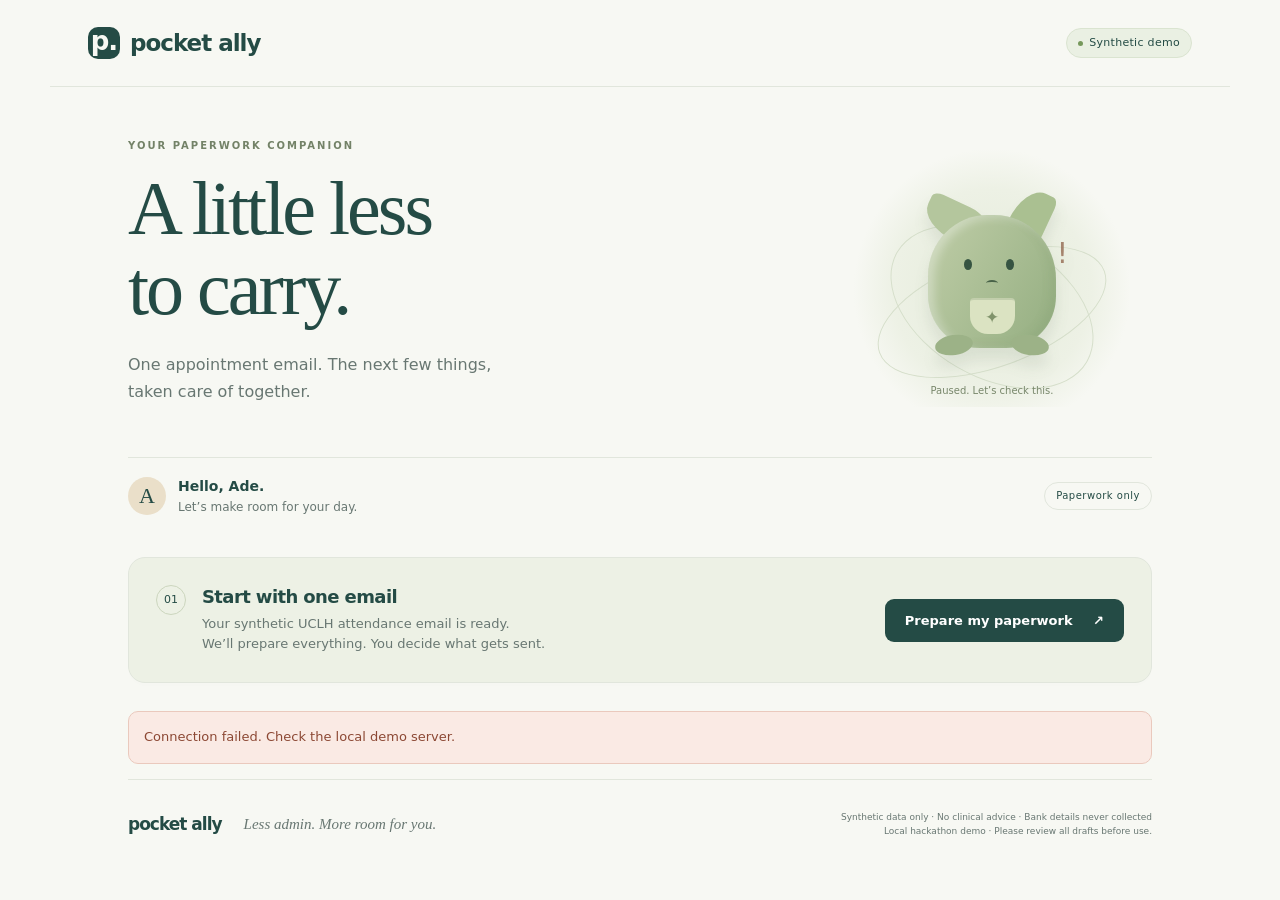
==== static/index.html @ c4381fac "Build Pocket Ally synthetic paperwork demo" ====
<!doctype html>
<html lang="en"><head><meta charset="utf-8"><meta name="viewport" content="width=device-width,initial-scale=1"><meta name="theme-color" content="#234e48"><title>Pocket Ally · A little less to carry</title><link rel="stylesheet" href="/static/style.css"></head>
<body>
<header><a class="brand" href="/" aria-label="Pocket Ally home"><span class="brand-mark">p.</span> pocket ally</a><span class="demo-tag"><i></i> Synthetic demo</span></header>
<main>
 <div class="intro"><div><p class="eyebrow">YOUR PAPERWORK COMPANION</p><h1>A little less<br>to carry.</h1><p class="lede">One appointment email. The next few things,<br class="desktop"> taken care of together.</p></div><div class="mascot-scene"><span class="orbit one"></span><span class="orbit two"></span><div id="mascot" class="mascot idle" aria-hidden="true"><span class="ear left"></span><span class="ear right"></span><div class="creature"><span class="eyes"></span><span class="mouth"></span><span class="pocket"></span></div><span class="foot left"></span><span class="foot right"></span><span class="prop">✦</span></div><span class="mascot-label" id="mascot-label" role="status">Ready when you are</span></div></div>
 <div class="welcome-strip"><span class="avatar">A</span><div><strong>Hello, Ade.</strong><span>Let’s make room for your day.</span></div><span class="privacy-pill">Paperwork only</span></div>
 <section id="launch" class="launch card"><div><span class="step-number">01</span><div><h2>Start with one email</h2><p>Your synthetic UCLH attendance email is ready.<br>We’ll prepare everything. You decide what gets sent.</p></div></div><button id="start">Prepare my paperwork <span>↗</span></button></section>
 <div id="progress" class="progress" role="status" aria-live="polite" hidden><span class="pulse"></span><span id="progress-label">Getting things ready…</span></div>
 <div id="error" class="error" role="alert" hidden></div>
 <div id="workspace" hidden>
  <div class="section-heading"><h2>Your next steps</h2><span id="mode">Offline synthetic demo</span></div>
  <div class="grid">
   <section class="card appointment"><div class="card-heading"><span class="icon">▦</span><span class="tag">UP NEXT</span></div><h2>Your next appointment</h2><div id="appointment"></div><div id="calendar"></div><details><summary>Where did this come from?</summary><div id="provenance"></div><a href="/api/email" target="_blank" rel="noopener">Open source email ↗</a></details></section>
   <section class="card claim"><div class="card-heading"><span class="icon">↗</span><span class="tag">TRAVEL COSTS</span></div><h2>A claim, without the chase</h2><div id="claim"></div></section>
  </div>
  <div class="section-heading review-heading"><div><p class="eyebrow">YOU’RE IN CONTROL</p><h2>Ready for your review</h2></div><span class="review-note">Nothing goes out without your say-so.</span></div>
  <div id="drafts" class="grid drafts"></div>
  <section class="card diary"><div class="diary-top"><div><p class="eyebrow">YOUR WORDS, KEPT CLOSE</p><h2>The diary remembers.</h2><p>When a form asks a big question, start with what you’ve already said.</p></div><span class="icon">≋</span></div><div class="question">“How do you manage stairs and walking?”</div><div id="answer"></div><div class="diary-foot"><span id="diary-mode"></span><button class="text-button" id="show-notes">Browse 3 source notes ↗</button></div></section>
  <section class="record"><div class="section-heading"><h2>Today’s record</h2><span class="status-pill">Refund not yet confirmed</span></div><ol id="events"></ol></section>
 </div>
 <footer><span class="brand">pocket ally</span><p>Less admin. More room for you.</p><small>Synthetic data only · No clinical advice · Bank details never collected<br>Local hackathon demo · Please review all drafts before use.</small></footer>
</main>
<dialog id="note-dialog" aria-labelledby="note-date"><button class="dialog-close" aria-label="Close source note">×</button><p class="eyebrow">DIARY SOURCE</p><h2 id="note-date"></h2><nav class="note-nav"><button class="text-button" data-source="note-1">26 Oct · stairs</button><button class="text-button" data-source="note-2">27 Oct · walking</button><button class="text-button" data-source="note-3">28 Oct · manager</button></nav><p id="note-transcript"></p><audio id="note-audio" controls preload="metadata" aria-label="Synthetic source note recording"></audio><p id="audio-status" class="pending" role="status" hidden></p><p class="muted">Synthetic computer-spoken recording. Not a real patient’s voice.</p></dialog>
<dialog id="attachment-dialog" class="attachment-dialog" aria-labelledby="attachment-title"><button id="attachment-close" class="dialog-close" aria-label="Close attachment review">×</button><p class="eyebrow">EXACT DRAFT ATTACHMENT</p><h2 id="attachment-title">Review attachment</h2><p class="muted">Synthetic draft only. Review the complete file before approving the email.</p><iframe id="attachment-preview" title="Exact attachment preview"></iframe><a id="attachment-download" class="small-link" target="_blank" rel="noopener">Open attachment in a separate tab ↗</a></dialog>
<script src="/static/app.js"></script></body></html>
---- static/style.css ----
:root{--ink:#244b45;--muted:#687772;--paper:#f7f8f3;--white:#fff;--line:#e1e6dc;--sage:#dae5d1;--lime:#e5edbf;--accent:#416c4f;--serif:Georgia,'Times New Roman',serif}*{box-sizing:border-box}body{margin:0;background:var(--paper);color:var(--ink);font:15px 'DM Sans',system-ui,sans-serif;line-height:1.6}header{max-width:1180px;margin:auto;padding:27px 38px;display:flex;align-items:center;justify-content:space-between;border-bottom:1px solid var(--line)}a{color:var(--ink);text-underline-offset:4px}.brand{font:800 23px 'Manrope',system-ui,sans-serif;letter-spacing:-1px;text-decoration:none;display:flex;align-items:center;gap:10px}.brand-mark{background:var(--ink);color:var(--paper);border-radius:10px;width:32px;height:32px;text-align:center;font-size:26px;line-height:28px}.demo-tag{font-size:11px;letter-spacing:.3px;background:#eaf0e3;padding:5px 11px;border:1px solid #dae4d0;border-radius:20px;display:flex;align-items:center;gap:6px}.demo-tag i{width:5px;height:5px;background:#76985b;border-radius:50%}main{max-width:1100px;margin:auto;padding:0 38px}.intro{display:flex;justify-content:space-between;align-items:center;padding:51px 20px 40px 0}.eyebrow{font-size:10px;font-weight:700;letter-spacing:2px;color:#738267;margin:0 0 15px}h1{font:normal clamp(50px,6vw,76px)/1.05 var(--serif);letter-spacing:-3px;margin:0 0 22px}h2{font:600 20px/1.3 'Manrope',system-ui,sans-serif;letter-spacing:-.6px;margin:0 0 12px}h3{font-size:16px;margin:0 0 8px}p{margin:0 0 12px}.lede{color:var(--muted);font-size:16px;line-height:1.7}.welcome-strip{display:flex;gap:12px;align-items:center;padding:16px 0;border-top:1px solid var(--line);margin:0 0 24px}.avatar{background:#eadfc9;width:38px;height:38px;border-radius:50%;display:grid;place-items:center;font:22px var(--serif)}.welcome-strip strong{font-size:14px}.welcome-strip div span{display:block;font-size:12px;color:var(--muted)}.privacy-pill{margin-left:auto;border:1px solid var(--line);border-radius:20px;padding:5px 11px;font-size:10px;letter-spacing:.5px}.card{background:var(--white);border:1px solid var(--line);border-radius:17px;padding:27px;box-shadow:0 3px 5px #244b4502}.launch{display:flex;align-items:center;justify-content:space-between;background:#edf1e5;margin-bottom:28px;gap:20px}.launch>div{display:flex;gap:16px;align-items:flex-start}.step-number{border:1px solid #ccd6be;border-radius:50%;width:30px;height:30px;display:grid;place-items:center;font-size:11px;flex-shrink:0}.launch h2{font-size:18px;margin-bottom:5px}.launch p{font-size:13px;color:var(--muted);margin:0}button{font:600 13px 'DM Sans',system-ui,sans-serif;cursor:pointer;background:var(--ink);color:white;border:0;padding:14px 20px;border-radius:9px;transition:background .2s,transform .2s;white-space:nowrap}button:hover{background:#38685e;transform:translateY(-1px)}button:disabled{cursor:default;opacity:.55;transform:none}button:focus-visible,a:focus-visible,summary:focus-visible{outline:3px solid #d18a40;outline-offset:4px}button span{padding-left:16px}.section-heading{display:flex;justify-content:space-between;align-items:center;margin:32px 0 16px;gap:12px}.section-heading h2{margin:0}.section-heading>span{font-size:10px;color:var(--muted)}.grid{display:grid;grid-template-columns:1fr 1fr;gap:18px}.card-heading{display:flex;justify-content:space-between;align-items:center;margin-bottom:24px}.icon{font-size:25px;width:42px;height:42px;display:grid;place-items:center;border-radius:12px;background:#f0f4e8}.tag{font-size:9px;font-weight:700;letter-spacing:1.6px;color:#7b886f}.appointment-date{font:32px var(--serif);margin:8px 0}.appointment-time{font-size:13px;color:var(--muted)}.location{font-size:12px;color:var(--muted);padding:10px 0 15px}.small-link{display:inline-block;font-size:12px;font-weight:600;margin-top:8px}.travel{background:#f2f5ed;padding:10px 12px;border-radius:8px;font-size:11px;margin:8px 0}details{margin-top:19px;border-top:1px solid var(--line);padding-top:12px;font-size:11px;color:var(--muted)}summary{cursor:pointer;font-size:11px}details a{display:block;margin-top:10px}.source-field{padding:8px 0;border-bottom:1px solid var(--line)}.source-field strong{display:block}blockquote{margin:4px 0;border-left:2px solid #ccd8c5;padding:3px 8px;font-size:11px}.amount{font:36px var(--serif);margin:8px 0 0}.estimate-label{font-size:10px;color:var(--muted)}.deadline{font-size:12px;margin:13px 0}.checklist{list-style:none;padding:0;margin:12px 0}.checklist li{font-size:11px;padding:5px 0;display:flex;gap:8px}.check{background:#edf3e6;border-radius:50%;width:18px;height:18px;display:inline-grid;place-items:center;color:#5e7a48;font-size:10px;flex-shrink:0}.bank-notice{font-size:10px;color:var(--muted);padding:10px 0;border-top:1px solid var(--line);margin-top:15px}.pending{font-size:10px;color:#856d43;background:#faf5e9;padding:9px;border-radius:7px;margin-top:12px}.review-heading{margin-top:38px}.review-heading .eyebrow{margin:0 0 8px}.review-note{max-width:175px;text-align:right}.draft{display:flex;flex-direction:column}.draft .card-heading{margin-bottom:14px}.draft .to{font-size:11px;color:var(--muted);margin:0 0 14px}.email-body{white-space:pre-wrap;background:#f8f9f5;border:1px solid #edf0e7;border-radius:8px;padding:16px;font-size:12px;line-height:1.8;margin:12px 0;flex:1}.attachments{font-size:10px;display:flex;flex-wrap:wrap;gap:5px;margin-bottom:12px}.attachment{background:#f0f3ea;padding:4px 7px;border-radius:5px}.draft button{width:100%;margin-top:12px}.approval-copy{font-size:10px;color:var(--muted);margin:6px 0 0}.sent-note{font-size:12px;color:#49704e;background:#f0f5e9;padding:12px;border-radius:8px;margin-top:12px}.diary{margin-top:32px;background:#f0f3e9;padding:30px}.diary-top{display:flex;justify-content:space-between;gap:20px}.diary-top p:not(.eyebrow){font-size:12px;color:var(--muted)}.diary .eyebrow{margin-bottom:10px}.diary h2{font:32px var(--serif)}.question{display:inline-block;border-radius:10px 10px 10px 0;background:white;font-size:13px;padding:11px 15px;margin:8px 0 16px}.answer{font:17px/1.9 var(--serif);max-width:820px}.citation{border:0;background:none;padding:0 3px;color:#5c7447;font:600 10px 'DM Sans',sans-serif;vertical-align:super}.citation:hover{background:#e2e8d7}.diary-foot{border-top:1px solid #dae2d2;margin-top:18px;padding-top:14px;display:flex;justify-content:space-between;align-items:center;gap:10px;font-size:10px;color:var(--muted)}.text-button{padding:0;color:var(--ink);background:none;font-size:11px}.text-button:hover{background:none}.record{margin:35px 0}.status-pill{background:#f1ecde;color:#7c6a44!important;border-radius:20px;padding:5px 10px;font-size:10px}.record ol{list-style:none;margin:0;padding:0 0 0 15px}.record li{display:flex;gap:13px;align-items:baseline;font-size:12px;padding:10px 0 10px 20px;border-left:1px solid #d9e0d1;position:relative}.record li:before{content:'';position:absolute;left:-4px;top:18px;width:7px;height:7px;background:#a9ba94;border-radius:50%}.record time{font-size:10px;color:var(--muted);min-width:42px}.record li span{color:var(--muted);font-size:10px}footer{border-top:1px solid var(--line);padding:30px 0 40px;display:flex;align-items:center;gap:22px;color:var(--muted)}footer .brand{font-size:17px;color:var(--ink)}footer p{font:italic 15px var(--serif);margin:0}footer small{font-size:9px;margin-left:auto;text-align:right}.progress{display:flex;gap:10px;align-items:center;font-size:12px;margin:16px 0}.pulse{width:7px;height:7px;border-radius:50%;background:#7c9861;animation:pulse 1s infinite}.error{padding:15px;background:#faeae4;color:#8c4834;border:1px solid #eac9bd;border-radius:10px;font-size:13px;margin:15px 0}[hidden]{display:none!important}.muted{font-size:11px;color:var(--muted)}dialog{border:1px solid var(--line);border-radius:18px;background:var(--paper);color:var(--ink);padding:32px;max-width:520px;width:calc(100% - 30px);box-shadow:0 20px 100px #244b4540}dialog::backdrop{background:#193d3766;backdrop-filter:blur(4px)}dialog h2{font:30px var(--serif)}dialog>p:not(.eyebrow):not(.muted){line-height:1.9;font-family:var(--serif);font-size:20px}.dialog-close{float:right;background:transparent;color:var(--ink);font-size:25px;padding:0 0 10px 20px}audio{width:100%;margin:15px 0}.mascot-scene{width:280px;height:260px;position:relative;display:grid;place-items:center;background:radial-gradient(ellipse at 50% 55%,#e4ebd9 0%,#edf1e5 50%,transparent 70%)}.mascot-label{position:absolute;bottom:8px;font-size:10px;color:#78876b}.orbit{position:absolute;border:1px solid #d6dfcb;border-radius:50%;width:240px;height:110px;transform:rotate(-20deg);top:110px}.orbit.two{transform:rotate(30deg);width:220px;height:140px;top:90px}.mascot{position:relative;width:140px;height:160px;animation:breathe 4s ease-in-out infinite;z-index:1;filter:drop-shadow(0 12px 7px #354c3917)}.creature{position:absolute;background:linear-gradient(120deg,#bfcda7,#94ae81);width:128px;height:133px;border-radius:46% 48% 39% 40%;top:18px;left:6px;box-shadow:inset 6px 3px 10px #fff5,inset -6px -3px 10px #637c531a}.ear{background:#b4c69d;position:absolute;width:37px;height:64px;top:-8px;border-radius:80% 20% 50% 50%;transform:rotate(-28deg)}.ear.left{left:15px}.ear.right{right:15px;transform:rotate(25deg);background:#aac091}.eyes{position:absolute;top:44px;left:36px;width:8px;height:11px;background:#365442;border-radius:50%;box-shadow:42px 0 #365442}.mouth{position:absolute;top:65px;left:58px;width:12px;height:6px;border-bottom:2px solid #486248;border-radius:0 0 50% 50%}.pocket{position:absolute;width:45px;height:36px;background:#dbe3c2;bottom:14px;left:42px;border-radius:4px 4px 18px 18px;border-top:2px solid #c2ceac}.pocket:after{content:'✦';position:absolute;left:15px;top:4px;color:#80936b;font-size:17px}.foot{position:absolute;bottom:2px;width:38px;height:20px;border-radius:50%;background:#9cb287}.foot.left{left:13px;transform:rotate(-9deg)}.foot.right{right:13px;transform:rotate(9deg)}.prop{position:absolute;right:-6px;top:35px;font-size:30px;color:#a1ad6d}.mascot.reading .prop{font-size:0}.mascot.reading .prop:after{content:'▤';font-size:35px;color:#f8f5df}.mascot.planning .prop:after{content:'✧';font-size:28px}.mascot.filling .prop:after{content:'✎';font-size:35px;color:#7a8c61}.mascot.waiting .prop:after{content:'◷';font-size:29px;color:#8b9c75}.mascot.sending{animation:breathe .8s infinite}.mascot.sending .prop:after{content:'↗';font-size:35px}.mascot.done .prop:after{content:'✓';font-size:30px}.mascot.stuck .mouth{border-radius:50% 50% 0 0;border-bottom:0;border-top:2px solid #486248}.mascot.stuck .prop:after{content:'!';font-size:28px;color:#946950}.mascot:not(.idle) .prop{font-size:0}.mascot.stuck{animation:none}.mascot.stuck .ear.left{transform:rotate(-65deg)}@keyframes breathe{50%{transform:translateY(-6px) rotate(1deg)}}@keyframes pulse{50%{opacity:.35}}
@media(max-width:650px){header{padding:20px}main{padding:0 20px}.brand{font-size:19px}.intro{padding:35px 0 25px;gap:5px}h1{font-size:49px;letter-spacing:-2px}.lede{font-size:13px}.intro .eyebrow{font-size:8px;letter-spacing:1px}.mascot-scene{width:135px;height:205px;flex-shrink:0}.mascot{transform:scale(.78);animation:none}.orbit{width:135px;height:90px;top:95px}.orbit.two{width:130px;height:100px;top:80px}.mascot-label{font-size:9px;bottom:3px;white-space:nowrap}.desktop{display:none}.launch{flex-direction:column;align-items:stretch;padding:20px}.launch button{margin-top:5px}.grid{grid-template-columns:1fr}.card{padding:22px}.section-heading>span{max-width:140px;text-align:right}.review-heading h2{font-size:18px}.review-note{font-size:10px!important}.diary{padding:22px}.diary h2{font-size:29px}.diary-foot{align-items:flex-start;flex-direction:column}.record li{flex-wrap:wrap;gap:4px 12px}.record li span{width:100%;padding-left:54px}footer{flex-wrap:wrap;gap:12px}footer small{width:100%;text-align:left;margin:0}dialog{padding:25px}}
@media(prefers-reduced-motion:reduce){*{animation:none!important;transition:none!important}}

.note-nav{display:flex;gap:15px;flex-wrap:wrap;margin:18px 0 20px;padding-bottom:14px;border-bottom:1px solid var(--line)}
/* Keep the full approval and source text readable at narrow phone widths. */
.grid>*{min-width:0}.card,.email-body,.to,.pending,.source-field,.record li{overflow-wrap:anywhere}.approve{white-space:normal;line-height:1.5;min-height:48px}.attachment{display:inline-block;overflow-wrap:anywhere;max-width:100%}.note-nav button{min-height:44px;white-space:normal}.citation{min-height:30px}.draft .source-note{white-space:normal;line-height:1.6;min-height:44px}dialog{max-height:calc(100dvh - 32px);overflow-y:auto}.dialog-close{min-width:44px;min-height:44px;padding:0}.mascot.stuck .prop{opacity:.8}
@media(max-width:380px){header,main{padding-left:16px;padding-right:16px}.brand{font-size:17px;gap:6px}.demo-tag{font-size:10px;padding:4px 8px}.intro{gap:0}.intro h1{font-size:43px}.mascot-scene{width:109px}.mascot-label{max-width:112px;white-space:normal;text-align:center;line-height:1.3}.orbit{width:110px}.orbit.two{width:106px}.privacy-pill{padding:4px 7px}.welcome-strip{gap:9px}.welcome-strip div span{font-size:11px}.card{padding:18px}.review-heading{align-items:flex-start}.review-note{max-width:105px!important}.diary-top{gap:8px}}

.attachment-dialog{max-width:1000px;width:calc(100% - 30px)}.attachment-dialog iframe{display:block;width:100%;height:65dvh;min-height:250px;background:white;border:1px solid var(--line);border-radius:8px}.attachment-dialog h2{font:600 20px/1.4 system-ui,sans-serif;overflow-wrap:anywhere}

@media(max-width:380px){.mascot-scene{overflow:hidden;grid-template-columns:minmax(0,1fr)}.mascot{transform:scale(.68)}}
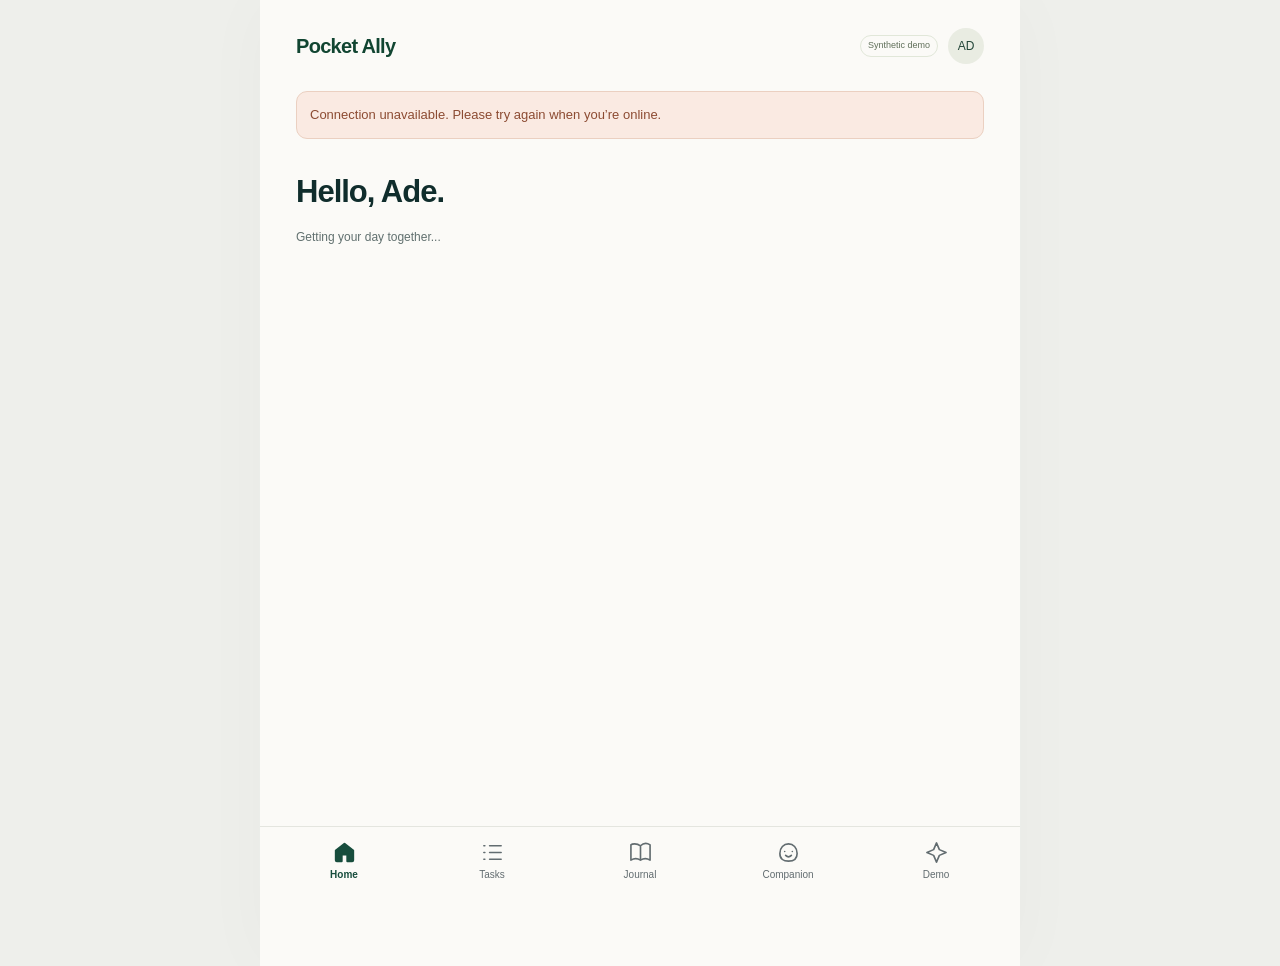
==== commit ec4b35bf: "initial commit" ====
--- a/static/index.html
+++ b/static/index.html
@@ -1,26 +1,22 @@
 <!doctype html>
-<html lang="en"><head><meta charset="utf-8"><meta name="viewport" content="width=device-width,initial-scale=1"><meta name="theme-color" content="#234e48"><title>Pocket Ally · A little less to carry</title><link rel="stylesheet" href="/static/style.css"></head>
+<html lang="en"><head><meta charset="utf-8"><meta name="viewport" content="width=device-width,initial-scale=1,viewport-fit=cover"><meta name="theme-color" content="#fbfaf7"><meta name="apple-mobile-web-app-capable" content="yes"><meta name="apple-mobile-web-app-status-bar-style" content="default"><title>Pocket Ally</title><link rel="manifest" href="/static/manifest.webmanifest"><link rel="apple-touch-icon" href="/static/icon-192.png"><link rel="icon" href="/static/icon.svg" type="image/svg+xml"><link rel="stylesheet" href="/static/style.css"></head>
 <body>
-<header><a class="brand" href="/" aria-label="Pocket Ally home"><span class="brand-mark">p.</span> pocket ally</a><span class="demo-tag"><i></i> Synthetic demo</span></header>
-<main>
- <div class="intro"><div><p class="eyebrow">YOUR PAPERWORK COMPANION</p><h1>A little less<br>to carry.</h1><p class="lede">One appointment email. The next few things,<br class="desktop"> taken care of together.</p></div><div class="mascot-scene"><span class="orbit one"></span><span class="orbit two"></span><div id="mascot" class="mascot idle" aria-hidden="true"><span class="ear left"></span><span class="ear right"></span><div class="creature"><span class="eyes"></span><span class="mouth"></span><span class="pocket"></span></div><span class="foot left"></span><span class="foot right"></span><span class="prop">✦</span></div><span class="mascot-label" id="mascot-label" role="status">Ready when you are</span></div></div>
- <div class="welcome-strip"><span class="avatar">A</span><div><strong>Hello, Ade.</strong><span>Let’s make room for your day.</span></div><span class="privacy-pill">Paperwork only</span></div>
- <section id="launch" class="launch card"><div><span class="step-number">01</span><div><h2>Start with one email</h2><p>Your synthetic UCLH attendance email is ready.<br>We’ll prepare everything. You decide what gets sent.</p></div></div><button id="start">Prepare my paperwork <span>↗</span></button></section>
- <div id="progress" class="progress" role="status" aria-live="polite" hidden><span class="pulse"></span><span id="progress-label">Getting things ready…</span></div>
- <div id="error" class="error" role="alert" hidden></div>
- <div id="workspace" hidden>
-  <div class="section-heading"><h2>Your next steps</h2><span id="mode">Offline synthetic demo</span></div>
-  <div class="grid">
-   <section class="card appointment"><div class="card-heading"><span class="icon">▦</span><span class="tag">UP NEXT</span></div><h2>Your next appointment</h2><div id="appointment"></div><div id="calendar"></div><details><summary>Where did this come from?</summary><div id="provenance"></div><a href="/api/email" target="_blank" rel="noopener">Open source email ↗</a></details></section>
-   <section class="card claim"><div class="card-heading"><span class="icon">↗</span><span class="tag">TRAVEL COSTS</span></div><h2>A claim, without the chase</h2><div id="claim"></div></section>
-  </div>
-  <div class="section-heading review-heading"><div><p class="eyebrow">YOU’RE IN CONTROL</p><h2>Ready for your review</h2></div><span class="review-note">Nothing goes out without your say-so.</span></div>
-  <div id="drafts" class="grid drafts"></div>
-  <section class="card diary"><div class="diary-top"><div><p class="eyebrow">YOUR WORDS, KEPT CLOSE</p><h2>The diary remembers.</h2><p>When a form asks a big question, start with what you’ve already said.</p></div><span class="icon">≋</span></div><div class="question">“How do you manage stairs and walking?”</div><div id="answer"></div><div class="diary-foot"><span id="diary-mode"></span><button class="text-button" id="show-notes">Browse 3 source notes ↗</button></div></section>
-  <section class="record"><div class="section-heading"><h2>Today’s record</h2><span class="status-pill">Refund not yet confirmed</span></div><ol id="events"></ol></section>
- </div>
- <footer><span class="brand">pocket ally</span><p>Less admin. More room for you.</p><small>Synthetic data only · No clinical advice · Bank details never collected<br>Local hackathon demo · Please review all drafts before use.</small></footer>
+<svg class="icon-sprite" xmlns="http://www.w3.org/2000/svg" aria-hidden="true"><symbol id="i-home" viewBox="0 0 24 24"><path d="m3 10 9-7 9 7v10a1 1 0 0 1-1 1h-5v-7H9v7H4a1 1 0 0 1-1-1Z"/></symbol><symbol id="i-tasks" viewBox="0 0 24 24"><path d="M9 5h12M9 12h12M9 19h12M3 5h1M3 12h1M3 19h1"/></symbol><symbol id="i-journal" viewBox="0 0 24 24"><path d="M12 5C8 2 3 3 2 4v16c3-2 7-2 10 0 3-2 7-2 10 0V4c-3-2-7-2-10 1Zm0 0v15"/></symbol><symbol id="i-companion" viewBox="0 0 24 24"><path d="M21 13c0 6-4 8-9 8s-9-2-9-8C3 7 7 3 12 3s9 4 9 10Z"/><path d="M8 11h.01M16 11h.01M9 15c2 2 4 2 6 0"/></symbol><symbol id="i-mic" viewBox="0 0 24 24"><rect x="9" y="2" width="6" height="13" rx="3"/><path d="M5 10v2a7 7 0 0 0 14 0v-2M12 19v3M8 22h8"/></symbol><symbol id="i-write" viewBox="0 0 24 24"><path d="m16 3 5 5L8 21H3v-5ZM13 6l5 5"/></symbol><symbol id="i-arrow" viewBox="0 0 24 24"><path d="m9 5 7 7-7 7"/></symbol><symbol id="i-check" viewBox="0 0 24 24"><path d="m5 12 4 4L19 6"/></symbol><symbol id="i-spark" viewBox="0 0 24 24"><path d="m12 2 3 7 7 3-7 3-3 7-3-7-7-3 7-3Z"/></symbol><symbol id="i-search" viewBox="0 0 24 24"><circle cx="10" cy="10" r="7"/><path d="m15 15 6 6"/></symbol><symbol id="i-heart" viewBox="0 0 24 24"><path d="M20 4c-3-2-6 0-8 2-2-2-5-4-8-2-6 5 1 12 8 17 7-5 14-12 8-17Z"/></symbol></svg>
+<div class="app-shell">
+<header class="app-header"><a class="brand" href="#home">Pocket Ally</a><div class="header-right"><span class="demo-badge">Synthetic demo</span><span class="avatar" aria-label="Ade's profile">AD</span></div></header>
+<div id="connection" class="connection" role="status" hidden></div><div id="error" class="error" role="alert" hidden></div>
+<section id="access-panel" class="access-panel card" aria-labelledby="access-title" hidden><span class="status-chip">Private access</span><h1 id="access-title">Let’s open your Pocket Ally.</h1><p>This demo uses a private link to keep your paperwork and journal protected.</p><form id="access-form"><label for="access-input">Private link or access code</label><input id="access-input" type="password" autocomplete="off" autocapitalize="off" spellcheck="false" maxlength="4096" required placeholder="Paste your private link or code"><button id="access-submit" class="primary">Open securely</button></form><p id="access-feedback" class="muted" role="status">Paste the link you were given, or open it again on this device.</p><p id="access-error" class="notice warning" role="alert" hidden></p><p class="safety-note">The link is read on this device. Only its access code is exchanged for a secure session. It is not saved in browser storage.</p></section>
+<main id="main-content" tabindex="-1">
+<section id="screen-home" class="screen" aria-labelledby="home-title"><h1 tabindex="-1" id="home-title">Hello, Ade.</h1><div id="home-content"><p class="muted">Getting your day together...</p></div></section>
+<section id="screen-tasks" class="screen" aria-labelledby="tasks-title" hidden><div class="page-heading"><h1 tabindex="-1" id="tasks-title">Your tasks</h1><span id="mode" class="mode-label"></span></div><div id="task-guide"></div><section id="case-workspace" hidden></section><details id="legacy-records" class="card" hidden><summary>Earlier paperwork</summary><div id="legacy-drafts"></div></details><div id="progress" class="progress card" role="status" aria-live="polite" hidden><span class="pulse"></span><span id="progress-label">Getting things ready...</span></div><div id="workspace" hidden><ol id="task-timeline" class="task-timeline"></ol><div id="task-summary"></div><div class="section-heading"><h2>Review before sending</h2><span class="muted">Separate approval for each email</span></div><div id="drafts" class="drafts"></div><details class="card appointment-details"><summary>Appointment and travel details</summary><div id="appointment"></div><div id="calendar"></div><details><summary>Check the source email</summary><div id="provenance"></div><a href="/api/email" target="_blank" rel="noopener">Open source email ↗</a></details></details><details class="card record"><summary>Today’s action record</summary><ol id="events"></ol></details></div><p class="safety-note">Adults’ synthetic paperwork demo. Refund and eligibility are unconfirmed. No clinical advice. Signature and bank details stay blank.</p></section>
+<section id="screen-demo" class="screen" aria-labelledby="demo-title" hidden><h1 tabindex="-1" id="demo-title">Demo</h1><p class="page-subtitle">Generate or edit a synthetic incoming message, then send it to Pocket Ally.</p><section id="scenario-panel" class="card demo-trigger" hidden><label for="scenario-select">Try a demo</label><div class="scenario-controls"><select id="scenario-select"></select><button id="run-scenario" class="primary">Send demo message</button></div><p id="scenario-description" class="muted"></p><p id="example-provider-notice" class="safety-note" hidden>OpenAI uses the selected situation and any selected synthetic visit’s administrative history. Journal text is not used to generate messages.</p><p id="example-status" class="notice" role="status" hidden></p><p class="safety-note scenario-help">Send this demo message into Pocket Ally once. Sending it again opens its current result.</p></section><details id="incoming-editor" class="card incoming-editor" hidden open><summary>Demo message</summary><form id="incoming-form" class="incoming-message" hidden><h2>Send a demo message</h2><p class="muted">Send a synthetic incoming message into Pocket Ally. Follow its background work and result in Tasks.</p><label for="incoming-text">Incoming message</label><textarea id="incoming-text" rows="5" maxlength="6000" required placeholder="For example: My appointment is confirmed for 11 November 2026 at 14:00. Please help me plan the visit."></textarea><label for="incoming-visit">Appointment / story context (optional)</label><select id="incoming-visit"><option value="">New story context</option></select><p class="muted">Choose context explicitly. Activity in Tasks never changes this draft.</p><details class="journey-inputs"><summary>Journey details (optional)</summary><div class="journey-fields"><div><label for="journey-origin">From postcode</label><input id="journey-origin" autocomplete="off" maxlength="12" placeholder="For example, E17 7DB"></div><div><label for="journey-destination">To postcode</label><input id="journey-destination" autocomplete="off" maxlength="12" placeholder="For example, WC1E 6AG"></div></div><p class="muted">Use synthetic details only. Route estimates are for planning and may change.</p></details><p class="safety-note">Adults’ synthetic demo only. Do not paste real personal or patient information.</p><p class="safety-note provider-notice">OpenAI processes this message and saved note text to find relevant context. Journey locations are sent to TfL when you request travel.</p><button id="run-incoming" class="primary" type="submit">Send to Pocket Ally</button><p id="incoming-help" class="muted" role="status"></p><button id="demo-view-activity" type="button" class="text-button" data-view="tasks" hidden>View activity in Tasks</button></form></details><section id="demo-followup-choice" class="card" hidden><h2>A follow-up is ready</h2><p>You already have a Demo draft. Keep it or explicitly replace it with the message and story context from activity.</p><button id="keep-demo-draft" type="button" class="primary">Keep current draft</button><button id="replace-demo-draft" type="button" class="secondary">Replace with follow-up</button></section><p id="demo-unavailable" class="muted" hidden>Message inputs are unavailable in this version. You can still review your tasks.</p><section id="launch" class="card launch"><span class="status-chip">One email to start</span><h2>Let’s get your paperwork ready.</h2><p>Send the synthetic appointment message into Pocket Ally. It will prepare drafts for your separate approval.</p><button id="start" class="primary">Send to Pocket Ally <span aria-hidden="true">↗</span></button><p id="legacy-demo-status" class="muted" role="status"></p><button id="legacy-demo-activity" type="button" class="text-button" data-view="tasks" hidden>View activity in Tasks</button></section></section>
+<section id="screen-journal" class="screen" aria-labelledby="journal-title" hidden><h1 tabindex="-1" id="journal-title">Your journal</h1><p class="page-subtitle">Capture today. Find it when you need it.</p><div class="journal-actions"><button id="record-note" class="primary"> <svg class="icon"><use href="#i-mic"/></svg>Record a note</button><button id="write-note" class="secondary"><svg class="icon"><use href="#i-write"/></svg>Write a note</button></div><section id="record-panel" class="card record-panel" hidden><div class="section-heading"><h2 id="record-title">A note in your own words</h2><button id="record-dismiss" class="icon-button" aria-label="Close recording">×</button></div><p class="muted">Synthetic demo only. Please do not record real personal or health information.</p><div id="record-live" hidden><span class="record-dot"></span><strong id="record-timer">0:00</strong><p class="muted">Up to 2 minutes. Your microphone stops when you tap Stop.</p><button id="stop-recording" class="primary">Stop recording</button></div><p id="record-help" class="notice" role="status"></p><audio id="record-preview" controls hidden></audio><div id="record-save" hidden><label for="record-note-title">Note title</label><input id="record-note-title" maxlength="100" placeholder="A little about today"><label for="record-transcript">Transcript <span class="muted">optional, editable</span></label><textarea id="record-transcript" maxlength="5000" rows="3" placeholder="You can add the words yourself."></textarea><p class="muted">New recordings use English transcription. Check the saved words and correct anything that is wrong. If transcription is unavailable, add your own text. Recall only uses saved text.</p><button id="save-recording" class="primary">Save voice note</button></div><button id="record-typed-fallback" class="text-button">Write a note instead</button></section><p id="recall-provider-notice" class="safety-note" hidden>When meaning-based matching is connected, OpenAI processes your search and saved note text. Results quote your original words.</p><form id="recall-form" class="recall-search"><svg class="icon"><use href="#i-spark"/></svg><label class="sr-only" for="recall-question">Ask about your notes</label><input id="recall-question" maxlength="300" placeholder="Ask about your notes" required><button class="icon-button" aria-label="Search journal"><svg class="icon"><use href="#i-search"/></svg></button></form><div id="recall-result" hidden></div><div class="section-heading"><h2>Recent entries</h2><span id="journal-count" class="muted"></span></div><div id="journal-entries"></div><div id="journal-guide" class="guide-compact"></div><p id="journal-context-policy" class="safety-note">Your saved words remain available for source-grounded recall.</p></section>
+<section id="screen-companion" class="screen" aria-labelledby="companion-title" hidden><h1 tabindex="-1" id="companion-title">Your companion</h1><p class="page-subtitle">Make a familiar face for your day.</p><div id="companion-stage" class="companion-stage"><img src="/assets/companion-soft.png" alt="A little sage green companion"></div><div class="style-options" role="group" aria-label="Companion style"><button class="style-option selected" data-style="soft" aria-pressed="true"><span class="style-picture"><img src="/assets/companion-soft.png" alt=""></span>Soft</button><button class="style-option" data-style="playful" aria-pressed="false"><span class="style-picture playful"><img src="/assets/companion-playful.png" alt=""></span>Playful</button><button class="style-option" data-style="minimal" aria-pressed="false"><span class="style-picture minimal"><img src="/assets/companion-minimal.png" alt=""></span>Minimal</button></div><form id="companion-form"><label for="companion-prompt">Describe your companion</label><textarea id="companion-prompt" maxlength="200" rows="3">A little green companion with a calm, friendly expression</textarea><div class="input-foot"><span id="companion-method" class="muted">Local style preview</span><span id="prompt-count" class="muted">0/200</span></div><button id="preview-companion" class="primary"><svg class="icon"><use href="#i-spark"/></svg>Preview companion</button></form><div id="companion-preview-status" class="notice" role="status" hidden></div><button id="choose-companion" class="primary" hidden>Choose this companion</button><div id="companion-saved" class="saved-status" role="status" hidden></div><section class="help-card"><svg class="icon"><use href="#i-heart"/></svg><div><h3>Here to help you</h3><p>Guides you through one step at a time.<br>Makes progress and waiting easy to follow.</p></div></section><button class="text-button centered" data-view="home">Set up later</button><p class="safety-note">A visual guide for your paperwork. It does not chat or give clinical advice.</p></section>
 </main>
-<dialog id="note-dialog" aria-labelledby="note-date"><button class="dialog-close" aria-label="Close source note">×</button><p class="eyebrow">DIARY SOURCE</p><h2 id="note-date"></h2><nav class="note-nav"><button class="text-button" data-source="note-1">26 Oct · stairs</button><button class="text-button" data-source="note-2">27 Oct · walking</button><button class="text-button" data-source="note-3">28 Oct · manager</button></nav><p id="note-transcript"></p><audio id="note-audio" controls preload="metadata" aria-label="Synthetic source note recording"></audio><p id="audio-status" class="pending" role="status" hidden></p><p class="muted">Synthetic computer-spoken recording. Not a real patient’s voice.</p></dialog>
-<dialog id="attachment-dialog" class="attachment-dialog" aria-labelledby="attachment-title"><button id="attachment-close" class="dialog-close" aria-label="Close attachment review">×</button><p class="eyebrow">EXACT DRAFT ATTACHMENT</p><h2 id="attachment-title">Review attachment</h2><p class="muted">Synthetic draft only. Review the complete file before approving the email.</p><iframe id="attachment-preview" title="Exact attachment preview"></iframe><a id="attachment-download" class="small-link" target="_blank" rel="noopener">Open attachment in a separate tab ↗</a></dialog>
-<script src="/static/app.js"></script></body></html>
+<nav class="bottom-nav" aria-label="Main navigation"><button data-view="home" aria-current="page"><svg class="icon"><use href="#i-home"/></svg><span>Home</span></button><button data-view="tasks"><svg class="icon"><use href="#i-tasks"/></svg><span>Tasks</span></button><button data-view="journal"><svg class="icon"><use href="#i-journal"/></svg><span>Journal</span></button><button data-view="companion"><svg class="icon"><use href="#i-companion"/></svg><span>Companion</span></button><button data-view="demo"><svg class="icon"><use href="#i-spark"/></svg><span>Demo</span></button></nav>
+</div>
+<dialog id="write-dialog" aria-labelledby="write-title"><button class="dialog-close" data-close="write-dialog" aria-label="Close note editor">×</button><h2 id="write-title">A note for today</h2><p class="muted">Synthetic demo only. Keep real personal and health information out.</p><form id="write-form"><label for="note-title">Title</label><input id="note-title" maxlength="100" required placeholder="A little about today"><label for="note-text">Your words</label><textarea id="note-text" rows="7" maxlength="5000" required placeholder="What would you like to remember?"></textarea><button class="primary">Save note</button></form></dialog>
+<dialog id="note-dialog" aria-labelledby="note-date"><button class="dialog-close" data-close="note-dialog" aria-label="Close source note">×</button><p class="eyebrow">JOURNAL SOURCE</p><h2 id="note-date"></h2><h3 id="note-heading"></h3><p id="note-transcript" class="note-transcript"></p><audio id="note-audio" controls preload="metadata" aria-label="Source note recording" hidden></audio><p id="audio-status" class="notice" role="status" hidden></p><div id="note-editor" hidden><label for="note-edit-text">Review and edit the transcript</label><textarea id="note-edit-text" rows="5" maxlength="5000"></textarea><button id="save-transcript" class="secondary">Save transcript</button></div><div id="note-linker" class="note-linker" hidden><label for="link-task">Pin this note to a task (optional)</label><select id="link-task"><option value="">Choose a task</option><option value="claim">Travel claim</option><option value="employer">Manager email</option></select><button id="link-note" class="secondary">Link selected task</button><p id="note-linked" class="muted"></p></div><p id="note-source-label" class="muted"></p></dialog>
+<dialog id="attachment-dialog" class="attachment-dialog" aria-labelledby="attachment-title"><button class="dialog-close" data-close="attachment-dialog" aria-label="Close attachment review">×</button><p class="eyebrow">EXACT DRAFT ATTACHMENT</p><h2 id="attachment-title">Review attachment</h2><p class="muted">Synthetic draft only. Review the complete file before approving the email.</p><iframe id="attachment-preview" title="Exact attachment preview"></iframe><a id="attachment-download" class="small-link" target="_blank" rel="noopener">Open attachment in a separate tab ↗</a></dialog>
+<dialog id="case-source-dialog" aria-labelledby="case-source-title"><button class="dialog-close" data-close="case-source-dialog" aria-label="Close email source">×</button><p id="case-source-kind" class="eyebrow">SYNTHETIC EMAIL SOURCE</p><h2 id="case-source-title"></h2><p id="case-source-date" class="muted"></p><div id="case-source-text" class="email-body"></div></dialog>
+<script src="/static/cases.js"></script><script src="/static/journal_audio.js"></script><script src="/static/app.js"></script></body></html>
--- a/static/style.css
+++ b/static/style.css
@@ -1,12 +1,27 @@
-:root{--ink:#244b45;--muted:#687772;--paper:#f7f8f3;--white:#fff;--line:#e1e6dc;--sage:#dae5d1;--lime:#e5edbf;--accent:#416c4f;--serif:Georgia,'Times New Roman',serif}*{box-sizing:border-box}body{margin:0;background:var(--paper);color:var(--ink);font:15px 'DM Sans',system-ui,sans-serif;line-height:1.6}header{max-width:1180px;margin:auto;padding:27px 38px;display:flex;align-items:center;justify-content:space-between;border-bottom:1px solid var(--line)}a{color:var(--ink);text-underline-offset:4px}.brand{font:800 23px 'Manrope',system-ui,sans-serif;letter-spacing:-1px;text-decoration:none;display:flex;align-items:center;gap:10px}.brand-mark{background:var(--ink);color:var(--paper);border-radius:10px;width:32px;height:32px;text-align:center;font-size:26px;line-height:28px}.demo-tag{font-size:11px;letter-spacing:.3px;background:#eaf0e3;padding:5px 11px;border:1px solid #dae4d0;border-radius:20px;display:flex;align-items:center;gap:6px}.demo-tag i{width:5px;height:5px;background:#76985b;border-radius:50%}main{max-width:1100px;margin:auto;padding:0 38px}.intro{display:flex;justify-content:space-between;align-items:center;padding:51px 20px 40px 0}.eyebrow{font-size:10px;font-weight:700;letter-spacing:2px;color:#738267;margin:0 0 15px}h1{font:normal clamp(50px,6vw,76px)/1.05 var(--serif);letter-spacing:-3px;margin:0 0 22px}h2{font:600 20px/1.3 'Manrope',system-ui,sans-serif;letter-spacing:-.6px;margin:0 0 12px}h3{font-size:16px;margin:0 0 8px}p{margin:0 0 12px}.lede{color:var(--muted);font-size:16px;line-height:1.7}.welcome-strip{display:flex;gap:12px;align-items:center;padding:16px 0;border-top:1px solid var(--line);margin:0 0 24px}.avatar{background:#eadfc9;width:38px;height:38px;border-radius:50%;display:grid;place-items:center;font:22px var(--serif)}.welcome-strip strong{font-size:14px}.welcome-strip div span{display:block;font-size:12px;color:var(--muted)}.privacy-pill{margin-left:auto;border:1px solid var(--line);border-radius:20px;padding:5px 11px;font-size:10px;letter-spacing:.5px}.card{background:var(--white);border:1px solid var(--line);border-radius:17px;padding:27px;box-shadow:0 3px 5px #244b4502}.launch{display:flex;align-items:center;justify-content:space-between;background:#edf1e5;margin-bottom:28px;gap:20px}.launch>div{display:flex;gap:16px;align-items:flex-start}.step-number{border:1px solid #ccd6be;border-radius:50%;width:30px;height:30px;display:grid;place-items:center;font-size:11px;flex-shrink:0}.launch h2{font-size:18px;margin-bottom:5px}.launch p{font-size:13px;color:var(--muted);margin:0}button{font:600 13px 'DM Sans',system-ui,sans-serif;cursor:pointer;background:var(--ink);color:white;border:0;padding:14px 20px;border-radius:9px;transition:background .2s,transform .2s;white-space:nowrap}button:hover{background:#38685e;transform:translateY(-1px)}button:disabled{cursor:default;opacity:.55;transform:none}button:focus-visible,a:focus-visible,summary:focus-visible{outline:3px solid #d18a40;outline-offset:4px}button span{padding-left:16px}.section-heading{display:flex;justify-content:space-between;align-items:center;margin:32px 0 16px;gap:12px}.section-heading h2{margin:0}.section-heading>span{font-size:10px;color:var(--muted)}.grid{display:grid;grid-template-columns:1fr 1fr;gap:18px}.card-heading{display:flex;justify-content:space-between;align-items:center;margin-bottom:24px}.icon{font-size:25px;width:42px;height:42px;display:grid;place-items:center;border-radius:12px;background:#f0f4e8}.tag{font-size:9px;font-weight:700;letter-spacing:1.6px;color:#7b886f}.appointment-date{font:32px var(--serif);margin:8px 0}.appointment-time{font-size:13px;color:var(--muted)}.location{font-size:12px;color:var(--muted);padding:10px 0 15px}.small-link{display:inline-block;font-size:12px;font-weight:600;margin-top:8px}.travel{background:#f2f5ed;padding:10px 12px;border-radius:8px;font-size:11px;margin:8px 0}details{margin-top:19px;border-top:1px solid var(--line);padding-top:12px;font-size:11px;color:var(--muted)}summary{cursor:pointer;font-size:11px}details a{display:block;margin-top:10px}.source-field{padding:8px 0;border-bottom:1px solid var(--line)}.source-field strong{display:block}blockquote{margin:4px 0;border-left:2px solid #ccd8c5;padding:3px 8px;font-size:11px}.amount{font:36px var(--serif);margin:8px 0 0}.estimate-label{font-size:10px;color:var(--muted)}.deadline{font-size:12px;margin:13px 0}.checklist{list-style:none;padding:0;margin:12px 0}.checklist li{font-size:11px;padding:5px 0;display:flex;gap:8px}.check{background:#edf3e6;border-radius:50%;width:18px;height:18px;display:inline-grid;place-items:center;color:#5e7a48;font-size:10px;flex-shrink:0}.bank-notice{font-size:10px;color:var(--muted);padding:10px 0;border-top:1px solid var(--line);margin-top:15px}.pending{font-size:10px;color:#856d43;background:#faf5e9;padding:9px;border-radius:7px;margin-top:12px}.review-heading{margin-top:38px}.review-heading .eyebrow{margin:0 0 8px}.review-note{max-width:175px;text-align:right}.draft{display:flex;flex-direction:column}.draft .card-heading{margin-bottom:14px}.draft .to{font-size:11px;color:var(--muted);margin:0 0 14px}.email-body{white-space:pre-wrap;background:#f8f9f5;border:1px solid #edf0e7;border-radius:8px;padding:16px;font-size:12px;line-height:1.8;margin:12px 0;flex:1}.attachments{font-size:10px;display:flex;flex-wrap:wrap;gap:5px;margin-bottom:12px}.attachment{background:#f0f3ea;padding:4px 7px;border-radius:5px}.draft button{width:100%;margin-top:12px}.approval-copy{font-size:10px;color:var(--muted);margin:6px 0 0}.sent-note{font-size:12px;color:#49704e;background:#f0f5e9;padding:12px;border-radius:8px;margin-top:12px}.diary{margin-top:32px;background:#f0f3e9;padding:30px}.diary-top{display:flex;justify-content:space-between;gap:20px}.diary-top p:not(.eyebrow){font-size:12px;color:var(--muted)}.diary .eyebrow{margin-bottom:10px}.diary h2{font:32px var(--serif)}.question{display:inline-block;border-radius:10px 10px 10px 0;background:white;font-size:13px;padding:11px 15px;margin:8px 0 16px}.answer{font:17px/1.9 var(--serif);max-width:820px}.citation{border:0;background:none;padding:0 3px;color:#5c7447;font:600 10px 'DM Sans',sans-serif;vertical-align:super}.citation:hover{background:#e2e8d7}.diary-foot{border-top:1px solid #dae2d2;margin-top:18px;padding-top:14px;display:flex;justify-content:space-between;align-items:center;gap:10px;font-size:10px;color:var(--muted)}.text-button{padding:0;color:var(--ink);background:none;font-size:11px}.text-button:hover{background:none}.record{margin:35px 0}.status-pill{background:#f1ecde;color:#7c6a44!important;border-radius:20px;padding:5px 10px;font-size:10px}.record ol{list-style:none;margin:0;padding:0 0 0 15px}.record li{display:flex;gap:13px;align-items:baseline;font-size:12px;padding:10px 0 10px 20px;border-left:1px solid #d9e0d1;position:relative}.record li:before{content:'';position:absolute;left:-4px;top:18px;width:7px;height:7px;background:#a9ba94;border-radius:50%}.record time{font-size:10px;color:var(--muted);min-width:42px}.record li span{color:var(--muted);font-size:10px}footer{border-top:1px solid var(--line);padding:30px 0 40px;display:flex;align-items:center;gap:22px;color:var(--muted)}footer .brand{font-size:17px;color:var(--ink)}footer p{font:italic 15px var(--serif);margin:0}footer small{font-size:9px;margin-left:auto;text-align:right}.progress{display:flex;gap:10px;align-items:center;font-size:12px;margin:16px 0}.pulse{width:7px;height:7px;border-radius:50%;background:#7c9861;animation:pulse 1s infinite}.error{padding:15px;background:#faeae4;color:#8c4834;border:1px solid #eac9bd;border-radius:10px;font-size:13px;margin:15px 0}[hidden]{display:none!important}.muted{font-size:11px;color:var(--muted)}dialog{border:1px solid var(--line);border-radius:18px;background:var(--paper);color:var(--ink);padding:32px;max-width:520px;width:calc(100% - 30px);box-shadow:0 20px 100px #244b4540}dialog::backdrop{background:#193d3766;backdrop-filter:blur(4px)}dialog h2{font:30px var(--serif)}dialog>p:not(.eyebrow):not(.muted){line-height:1.9;font-family:var(--serif);font-size:20px}.dialog-close{float:right;background:transparent;color:var(--ink);font-size:25px;padding:0 0 10px 20px}audio{width:100%;margin:15px 0}.mascot-scene{width:280px;height:260px;position:relative;display:grid;place-items:center;background:radial-gradient(ellipse at 50% 55%,#e4ebd9 0%,#edf1e5 50%,transparent 70%)}.mascot-label{position:absolute;bottom:8px;font-size:10px;color:#78876b}.orbit{position:absolute;border:1px solid #d6dfcb;border-radius:50%;width:240px;height:110px;transform:rotate(-20deg);top:110px}.orbit.two{transform:rotate(30deg);width:220px;height:140px;top:90px}.mascot{position:relative;width:140px;height:160px;animation:breathe 4s ease-in-out infinite;z-index:1;filter:drop-shadow(0 12px 7px #354c3917)}.creature{position:absolute;background:linear-gradient(120deg,#bfcda7,#94ae81);width:128px;height:133px;border-radius:46% 48% 39% 40%;top:18px;left:6px;box-shadow:inset 6px 3px 10px #fff5,inset -6px -3px 10px #637c531a}.ear{background:#b4c69d;position:absolute;width:37px;height:64px;top:-8px;border-radius:80% 20% 50% 50%;transform:rotate(-28deg)}.ear.left{left:15px}.ear.right{right:15px;transform:rotate(25deg);background:#aac091}.eyes{position:absolute;top:44px;left:36px;width:8px;height:11px;background:#365442;border-radius:50%;box-shadow:42px 0 #365442}.mouth{position:absolute;top:65px;left:58px;width:12px;height:6px;border-bottom:2px solid #486248;border-radius:0 0 50% 50%}.pocket{position:absolute;width:45px;height:36px;background:#dbe3c2;bottom:14px;left:42px;border-radius:4px 4px 18px 18px;border-top:2px solid #c2ceac}.pocket:after{content:'✦';position:absolute;left:15px;top:4px;color:#80936b;font-size:17px}.foot{position:absolute;bottom:2px;width:38px;height:20px;border-radius:50%;background:#9cb287}.foot.left{left:13px;transform:rotate(-9deg)}.foot.right{right:13px;transform:rotate(9deg)}.prop{position:absolute;right:-6px;top:35px;font-size:30px;color:#a1ad6d}.mascot.reading .prop{font-size:0}.mascot.reading .prop:after{content:'▤';font-size:35px;color:#f8f5df}.mascot.planning .prop:after{content:'✧';font-size:28px}.mascot.filling .prop:after{content:'✎';font-size:35px;color:#7a8c61}.mascot.waiting .prop:after{content:'◷';font-size:29px;color:#8b9c75}.mascot.sending{animation:breathe .8s infinite}.mascot.sending .prop:after{content:'↗';font-size:35px}.mascot.done .prop:after{content:'✓';font-size:30px}.mascot.stuck .mouth{border-radius:50% 50% 0 0;border-bottom:0;border-top:2px solid #486248}.mascot.stuck .prop:after{content:'!';font-size:28px;color:#946950}.mascot:not(.idle) .prop{font-size:0}.mascot.stuck{animation:none}.mascot.stuck .ear.left{transform:rotate(-65deg)}@keyframes breathe{50%{transform:translateY(-6px) rotate(1deg)}}@keyframes pulse{50%{opacity:.35}}
-@media(max-width:650px){header{padding:20px}main{padding:0 20px}.brand{font-size:19px}.intro{padding:35px 0 25px;gap:5px}h1{font-size:49px;letter-spacing:-2px}.lede{font-size:13px}.intro .eyebrow{font-size:8px;letter-spacing:1px}.mascot-scene{width:135px;height:205px;flex-shrink:0}.mascot{transform:scale(.78);animation:none}.orbit{width:135px;height:90px;top:95px}.orbit.two{width:130px;height:100px;top:80px}.mascot-label{font-size:9px;bottom:3px;white-space:nowrap}.desktop{display:none}.launch{flex-direction:column;align-items:stretch;padding:20px}.launch button{margin-top:5px}.grid{grid-template-columns:1fr}.card{padding:22px}.section-heading>span{max-width:140px;text-align:right}.review-heading h2{font-size:18px}.review-note{font-size:10px!important}.diary{padding:22px}.diary h2{font-size:29px}.diary-foot{align-items:flex-start;flex-direction:column}.record li{flex-wrap:wrap;gap:4px 12px}.record li span{width:100%;padding-left:54px}footer{flex-wrap:wrap;gap:12px}footer small{width:100%;text-align:left;margin:0}dialog{padding:25px}}
-@media(prefers-reduced-motion:reduce){*{animation:none!important;transition:none!important}}
+:root{--ink:#102d2c;--forest:#174d3d;--muted:#61706f;--paper:#fbfaf7;--white:#fff;--line:#e4e5df;--sage:#e7eddf;--amber:#fff5e3;--amber-line:#f1d7a5;--radius:15px}*{box-sizing:border-box}body{margin:0;color:var(--ink);background:#eeeFEB;font:15px/1.5 -apple-system,BlinkMacSystemFont,'Segoe UI',sans-serif}button,input,textarea,select{font:inherit}button,a,input,textarea,select{-webkit-tap-highlight-color:transparent}button{cursor:pointer}a{color:var(--forest);text-underline-offset:3px}button:disabled{cursor:default;opacity:.55}button:focus-visible,a:focus-visible,input:focus-visible,textarea:focus-visible,summary:focus-visible,select:focus-visible{outline:3px solid #bd8b42;outline-offset:3px}button{border:0}button .icon{flex:none}button:active:not(:disabled){transform:translateY(1px)}[hidden]{display:none!important}.app-shell{max-width:760px;min-height:100dvh;background:var(--paper);margin:0 auto;box-shadow:0 0 70px #244b4507}.app-header{display:flex;align-items:center;justify-content:space-between;padding:22px 22px 12px;gap:10px}.brand{font-size:20px;font-weight:750;letter-spacing:-.7px;color:#114531;text-decoration:none}.header-right{display:flex;align-items:center;gap:10px}.avatar{height:36px;width:36px;border-radius:50%;display:grid;place-items:center;background:#e9ece2;color:#234639;font-size:12px}.demo-badge{font-size:9px;border:1px solid #e1e7d9;color:#61705a;border-radius:12px;padding:3px 7px;white-space:nowrap}main{padding:10px 22px calc(115px + env(safe-area-inset-bottom));min-height:calc(100dvh - 85px)}h1{font-size:27px;line-height:1.2;letter-spacing:-1px;margin:10px 0 18px;font-weight:750}h2{font-size:19px;line-height:1.3;letter-spacing:-.5px;margin:0 0 10px}h3{font-size:16px;line-height:1.4;margin:0 0 5px;letter-spacing:-.25px}p{margin:0 0 12px}.page-subtitle{font-size:15px;margin-top:-8px;margin-bottom:24px}.muted{font-size:12px;color:var(--muted)}.eyebrow{font-size:10px;font-weight:700;letter-spacing:1.6px;color:#6c7c65;margin:0 0 10px}.card{padding:18px;border:1px solid var(--line);border-radius:var(--radius);background:var(--white);margin-bottom:16px}.section-heading{display:flex;align-items:center;justify-content:space-between;gap:12px;margin:23px 0 12px}.section-heading h2{margin:0;font-size:17px}.section-heading>span{font-size:11px;text-align:right;max-width:150px}.primary,.secondary{min-height:48px;border-radius:10px;padding:12px 16px;font-weight:650;font-size:14px;display:flex;align-items:center;justify-content:center;gap:10px;width:100%;line-height:1.4;white-space:normal}.primary{background:linear-gradient(115deg,#1b4d3d,#215641);color:#fff;box-shadow:inset 0 1px #fff1}.secondary{background:transparent;border:1px solid var(--forest);color:var(--forest)}.primary .icon,.secondary .icon{width:21px;height:21px}.text-button{background:none;color:var(--forest);font-size:12px;text-decoration:underline;text-underline-offset:3px;padding:9px 0;min-height:40px}.centered{display:block;margin:0 auto}.icon{width:23px;height:23px;fill:none;stroke:currentColor;stroke-width:1.7;stroke-linecap:round;stroke-linejoin:round;display:inline-block;vertical-align:middle}.icon-sprite{position:absolute;width:0;height:0;overflow:hidden}.icon-button{min-height:42px;min-width:42px;display:grid;place-items:center;background:none;color:var(--ink);font-size:25px;border-radius:8px}.bottom-nav{position:fixed;bottom:0;left:50%;transform:translateX(-50%);width:min(100%,760px);display:grid;grid-template-columns:repeat(5,minmax(0,1fr));padding:10px 10px calc(13px + env(safe-area-inset-bottom));background:#fbfaf7f5;backdrop-filter:blur(14px);border-top:1px solid var(--line);z-index:20}.bottom-nav button{display:flex;align-items:center;flex-direction:column;gap:4px;padding:4px 2px;min-height:50px;background:none;color:#626c70;font-size:10px;line-height:1.4}.bottom-nav .icon{width:23px;height:23px}.bottom-nav button[aria-current=page]{color:var(--forest);font-weight:700}.bottom-nav button[aria-current=page] .icon{stroke-width:2.2}.bottom-nav button[aria-current=page]:first-child .icon{fill:var(--forest);stroke:var(--forest)}.home-summary{position:relative;overflow:hidden;min-height:130px;padding:19px 16px;background:linear-gradient(110deg,#e3ead9,#e9eedf);border-radius:14px;margin-bottom:16px;display:flex;align-items:center}.home-summary .summary-copy{max-width:66%;position:relative;z-index:1}.home-summary h2{font-size:18px}.home-summary p{font-size:13px;margin:0;line-height:1.5}.home-summary img{position:absolute;width:130px;height:130px;object-fit:contain;right:-2px;bottom:-9px}.home-summary.is-stuck img{filter:saturate(.35);opacity:.5}.decision-card{padding:16px;border:1px solid var(--amber-line);border-radius:14px;background:linear-gradient(130deg,#fff8eb,#fff5df);margin-bottom:22px}.decision-card h2{font-size:21px;margin:10px 0 5px;line-height:1.3}.decision-card p{font-size:13px;margin-bottom:13px}.decision-card .primary{justify-content:space-between}.decision-label{color:#a36516;font-size:10px;background:#ffebc6;border-radius:12px;padding:4px 8px;display:inline-flex;align-items:center;gap:5px}.row-card{display:flex;align-items:center;gap:13px;width:100%;padding:14px;border:1px solid var(--line);border-radius:13px;background:white;text-align:left;color:var(--ink);margin-bottom:10px}.row-card .icon:last-child{margin-left:auto;flex-shrink:0;width:19px}.row-card strong{font-size:14px;display:block}.row-card .muted{font-size:12px;margin-top:2px;display:block}.date-tile{width:45px;min-width:45px;height:52px;display:flex;flex-direction:column;align-items:center;justify-content:center;background:#f0f1e9;border-radius:7px;line-height:1.2;font-size:10px;text-transform:uppercase}.date-tile b{font-size:23px;font-weight:600}.completion-list{list-style:none;padding:0;margin:0 0 21px}.completion-list li{display:flex;align-items:flex-start;gap:10px;padding:10px 13px;background:#edf1e5;margin:7px 0;border-radius:10px;font-size:13px}.tick{width:20px;height:20px;display:grid;place-items:center;border-radius:50%;background:#377c41;color:white;flex:none}.tick .icon{width:14px;height:14px;stroke-width:2.5}.empty-state{padding:20px;border:1px dashed #d5ddce;border-radius:12px;color:var(--muted);font-size:13px;margin:12px 0}.status-chip{display:inline-flex;align-items:center;gap:7px;padding:6px 10px;border-radius:20px;background:#eaf0e4;color:#28653b;font-size:11px;font-weight:650;margin-bottom:14px}.status-chip:before{content:'';width:8px;height:8px;border-radius:50%;background:#3b7a43}.status-chip.stuck{background:#f7ece4;color:#915237}.status-chip.stuck:before{background:#ad6947}.guide{display:flex;align-items:center;gap:12px;margin:8px 0 17px}.guide img{height:76px;width:76px;object-fit:contain;flex:none}.guide-bubble{padding:14px;background:#efeee8;border-radius:14px 14px 14px 2px;font-size:13px;line-height:1.5;flex:1}.guide.is-stuck img{filter:grayscale(.6);opacity:.5}.guide-compact .guide{margin-top:20px}.guide-compact .guide img{height:48px;width:48px}.guide-compact .guide-bubble{font-size:12px;padding:12px}.page-heading{display:flex;align-items:center;justify-content:space-between;gap:8px}.mode-label{font-size:9px;max-width:120px;text-align:right;color:var(--muted)}.launch h2{font-size:22px;max-width:350px}.launch p{font-size:13px;color:#51605c}.progress{display:flex;align-items:center;gap:12px;font-size:13px;background:#edf2e6}.pulse{width:9px;height:9px;flex:none;border-radius:50%;background:#6b8e53;animation:pulse 1.2s infinite}.task-timeline{list-style:none;padding:0 0 0 15px;margin:22px 0}.task-timeline li{padding:0 0 24px 30px;position:relative;border-left:1px solid #adc49c;font-size:14px}.task-timeline li:last-child{padding-bottom:0;border-color:transparent}.task-timeline .timeline-dot{position:absolute;left:-13px;top:-2px;width:25px;height:25px;border-radius:50%;background:#36773b;color:white;display:grid;place-items:center}.task-timeline .timeline-dot.pending{background:#fff7e6;border:2px solid #d89a2f;color:#bf831c}.timeline-dot .icon{height:17px;width:17px}.task-summary{background:#eef1e7;padding:13px 15px;border-radius:10px;font-size:12px;margin:15px 0}.draft{padding:17px}.draft-title{display:flex;align-items:center;justify-content:space-between;gap:12px;margin-bottom:14px}.draft-title .doc-icon{display:grid;place-items:center;width:40px;height:43px;background:#fae4de;border-radius:6px;color:#bc4535;font-size:11px;font-weight:750;flex:none}.draft .to{font-size:12px;margin-bottom:8px;overflow-wrap:anywhere}.draft h3{font-size:14px}.email-body{white-space:pre-wrap;font-size:13px;line-height:1.7;border:1px solid #e8ebe2;border-radius:9px;background:#f9faf6;padding:14px;margin:12px 0;overflow-wrap:anywhere}.attachments{display:flex;flex-wrap:wrap;gap:7px;margin:12px 0}.attachment{font-size:11px;background:#edf0e6;border:1px solid #e1e6d9;border-radius:6px;padding:7px 9px;max-width:100%;overflow-wrap:anywhere}.approval-copy{font-size:10px;color:var(--muted);margin:8px 0 0}.notice,.saved-status,.sent-note{background:#eef1ec;padding:11px 13px;font-size:12px;border-radius:9px;line-height:1.5;margin:12px 0}.sent-note,.saved-status{background:#eaf2e3;color:#356440}.notice.warning{background:#fff3df;color:#89622d}.sent-note a{display:inline-block;margin-top:4px}.appointment-details summary,.record>summary{font-size:14px;font-weight:650;cursor:pointer}.appointment-details>summary,.record>summary{margin:0}.appointment-date{font-size:23px;font-weight:650;margin-top:16px}.appointment-time,.location{font-size:13px;color:var(--muted)}details details{margin-top:16px;font-size:12px}details details summary{font-size:12px}.source-field{margin:12px 0}.source-field strong{font-size:11px}blockquote{margin:5px 0;border-left:2px solid #c6d6bc;padding:3px 10px;font-size:12px;color:var(--muted)}.travel{font-size:12px;background:#eff3e7;padding:10px;border-radius:8px;margin:12px 0}.small-link{font-size:12px;display:inline-block;margin:5px 0}.checklist{list-style:none;padding:0;font-size:12px}.checklist li{display:flex;gap:8px;margin:8px 0}.checklist li span{color:#447b43}.claim-detail{font-size:12px}.claim-detail h3{font-size:15px}.claim-detail .amount{font-size:26px;font-weight:650}.claim-detail .muted{font-size:11px}.record ol{list-style:none;margin:14px 0 0;padding:0}.record li{border-left:1px solid #cfdcc5;padding:7px 0 7px 13px;font-size:11px;display:flex;flex-wrap:wrap;gap:4px 9px}.record time,.record li span{color:var(--muted)}.record li span{width:100%}.safety-note{font-size:10px;line-height:1.6;color:#7b837a;margin:20px 2px 0}.journal-actions{display:grid;grid-template-columns:1fr 1fr;gap:10px;margin-bottom:16px}.journal-actions button{font-size:12px;padding:12px 8px;min-height:55px;gap:8px}.journal-actions .icon{width:24px;height:24px}.recall-search{display:flex;align-items:center;gap:10px;background:#f0eee9;border-radius:12px;padding:3px 8px 3px 13px;margin:16px 0 25px}.recall-search>.icon{color:#a18c4c;width:19px}.recall-search input{background:none;border:0;min-width:0;flex:1;font-size:13px;padding:13px 0;color:var(--ink)}.recall-search .icon-button .icon{width:20px;color:#8c9392}.entry-card{padding:14px;background:white;border:1px solid var(--line);border-radius:13px;margin-bottom:11px}.entry-open{border:0;background:none;width:100%;padding:0;display:flex;align-items:center;justify-content:space-between;gap:10px;text-align:left;color:var(--ink)}.entry-open time{display:block;font-size:11px;color:var(--muted);margin-bottom:4px}.entry-open h3{font-size:15px}.entry-open>.icon{width:17px;flex:none}.entry-meta{display:flex;align-items:center;gap:9px;margin-top:8px;font-size:11px;color:#607575}.play-badge{border-radius:50%;width:28px;height:28px;display:grid;place-items:center;color:white;background:#245b43;font-size:11px;padding-left:2px}.waveform{height:22px;width:110px;background:repeating-linear-gradient(90deg,#87948e 0 2px,transparent 2px 5px);mask-image:radial-gradient(ellipse at center,black 40%,transparent 72%);opacity:.8}.entry-excerpt{font-size:12px;color:var(--muted);margin:6px 0 0}.recall-card{background:#e7eddf;border-radius:13px;padding:16px;margin-bottom:18px}.recall-card .question{background:white;border-radius:9px;padding:10px;font-size:13px}.recall-card p{font-size:13px}.citation{background:#eef5e6;border:1px solid #b9cbaa;color:#285b39;border-radius:18px;padding:6px 10px;min-height:34px;font-size:11px;margin:5px 4px 5px 0}.record-panel .section-heading{margin:0 0 10px}.record-dot{display:inline-block;height:10px;width:10px;background:#b95643;border-radius:50%;margin-right:8px;animation:pulse 1s infinite}label{display:block;font-size:13px;font-weight:650;margin:15px 0 7px}input,textarea,select{width:100%;min-height:44px;border:1px solid #d4d9d0;background:#fff;border-radius:9px;padding:11px 12px;color:var(--ink);font-size:14px;line-height:1.5}textarea{resize:vertical}form>.primary{margin-top:13px}audio{display:block;width:100%;max-width:100%;margin:14px 0}.companion-stage{display:grid;place-items:center;width:min(100%,310px);aspect-ratio:1;margin:6px auto 5px;border-radius:50%;background:radial-gradient(ellipse at 55% 45%,#e8eddf,#eff2e7 65%,transparent 66%);position:relative}.companion-stage img{width:88%;height:88%;object-fit:contain;filter:drop-shadow(0 10px 8px #4d604117)}.companion-stage.playful{background:radial-gradient(ellipse,#ece5d9,#f2eee4 65%,transparent 66%)}.companion-stage.playful img{transform:rotate(-7deg);filter:hue-rotate(-15deg) saturate(1.2)}.companion-stage.minimal img{filter:saturate(.55) brightness(1.06);transform:scale(.87)}.style-options{display:grid;grid-template-columns:repeat(3,minmax(0,1fr));gap:10px;margin:5px 0 18px}.style-option{padding:0;background:none;text-align:center;font-size:12px;color:var(--ink);font-weight:650}.style-picture{display:grid;place-items:center;border:1px solid transparent;background:#eeeee7;border-radius:12px;aspect-ratio:1.22;overflow:hidden;margin-bottom:5px}.style-picture img{width:100%;height:100%;object-fit:contain}.style-option.selected .style-picture{border:2px solid var(--forest);background:#edf1e5}.style-picture.playful{background:#eee7df}.style-picture.playful img{transform:rotate(-9deg);filter:hue-rotate(-15deg) saturate(1.2)}.style-picture.minimal img{filter:saturate(.55) brightness(1.06);transform:scale(.87)}.input-foot{display:flex;justify-content:space-between;gap:10px;margin:5px 0 0}.input-foot .muted{font-size:10px}.help-card{display:flex;align-items:flex-start;gap:12px;padding:15px;background:#f0efe7;border-radius:12px;margin-top:19px}.help-card>.icon{color:var(--forest);width:22px;flex:none}.help-card h3{font-size:14px;margin-bottom:4px}.help-card p{font-size:11px;margin:0;line-height:1.6}.error{background:#faeae2;border:1px solid #ebd0c1;color:#8c4b32;font-size:13px;border-radius:11px;padding:13px;margin:12px 22px}.connection{background:#f2eddf;padding:9px 22px;color:#756345;font-size:11px}.sr-only{position:absolute;width:1px;height:1px;padding:0;margin:-1px;overflow:hidden;clip:rect(0,0,0,0);white-space:nowrap;border:0}dialog{border:1px solid var(--line);border-radius:19px;background:var(--paper);color:var(--ink);padding:24px;max-width:520px;width:calc(100% - 24px);max-height:calc(100dvh - 24px);overflow-y:auto;box-shadow:0 20px 100px #173d3730}dialog::backdrop{background:#14382f70;backdrop-filter:blur(4px)}dialog h2{font-size:23px;margin:12px 0 16px;overflow-wrap:anywhere}.dialog-close{float:right;min-width:42px;min-height:42px;background:none;color:var(--ink);font-size:27px;padding:0}.note-transcript{white-space:pre-wrap;font-size:16px;line-height:1.85}.note-linker{margin:18px 0;padding-top:4px;border-top:1px solid var(--line)}.note-linker button{margin-top:10px}.attachment-dialog{max-width:1000px}.attachment-dialog iframe{width:100%;height:62dvh;min-height:230px;display:block;background:white;border:1px solid var(--line);border-radius:9px}.attachment-dialog .eyebrow{padding-top:12px}.screen,.card,.guide,.entry-card{min-width:0;overflow-wrap:anywhere}@keyframes pulse{50%{opacity:.35}}@media(min-width:620px){.app-header{padding:28px 36px 15px}main{padding:12px 36px 125px}h1{font-size:31px}.home-summary{min-height:170px;padding:25px}.home-summary img{width:185px;height:185px;right:15px}.home-summary .summary-copy{max-width:68%}.home-summary h2{font-size:23px}.home-summary p{font-size:15px}.decision-card{padding:22px}.decision-card .primary{max-width:100%}.drafts{display:grid;grid-template-columns:1fr;gap:0}.journal-actions{max-width:440px}.companion-stage{width:320px}.style-options{max-width:420px;margin-left:auto;margin-right:auto}#companion-form,#companion-preview-status,#choose-companion,#companion-saved,.help-card{max-width:490px;margin-left:auto;margin-right:auto}.error{margin-left:36px;margin-right:36px}}@media(max-width:350px){.app-header{padding-left:16px;padding-right:16px}main{padding-left:16px;padding-right:16px}.demo-badge{font-size:8px;padding:3px 5px}.header-right{gap:6px}.brand{font-size:18px}.home-summary img{width:112px;height:112px;right:-9px}.home-summary .summary-copy{max-width:69%}.home-summary h2{font-size:16px}.home-summary p{font-size:12px}.home-summary{padding:15px 13px;min-height:128px}.journal-actions button{font-size:11px;gap:6px}.journal-actions .icon{width:21px}.style-options{gap:7px}.guide img{width:61px;height:61px}.guide{gap:8px}.guide-bubble{padding:12px;font-size:12px}}@media(prefers-reduced-motion:reduce){*{animation:none!important;transition:none!important;scroll-behavior:auto!important}}
 
-.note-nav{display:flex;gap:15px;flex-wrap:wrap;margin:18px 0 20px;padding-bottom:14px;border-bottom:1px solid var(--line)}
-/* Keep the full approval and source text readable at narrow phone widths. */
-.grid>*{min-width:0}.card,.email-body,.to,.pending,.source-field,.record li{overflow-wrap:anywhere}.approve{white-space:normal;line-height:1.5;min-height:48px}.attachment{display:inline-block;overflow-wrap:anywhere;max-width:100%}.note-nav button{min-height:44px;white-space:normal}.citation{min-height:30px}.draft .source-note{white-space:normal;line-height:1.6;min-height:44px}dialog{max-height:calc(100dvh - 32px);overflow-y:auto}.dialog-close{min-width:44px;min-height:44px;padding:0}.mascot.stuck .prop{opacity:.8}
-@media(max-width:380px){header,main{padding-left:16px;padding-right:16px}.brand{font-size:17px;gap:6px}.demo-tag{font-size:10px;padding:4px 8px}.intro{gap:0}.intro h1{font-size:43px}.mascot-scene{width:109px}.mascot-label{max-width:112px;white-space:normal;text-align:center;line-height:1.3}.orbit{width:110px}.orbit.two{width:106px}.privacy-pill{padding:4px 7px}.welcome-strip{gap:9px}.welcome-strip div span{font-size:11px}.card{padding:18px}.review-heading{align-items:flex-start}.review-note{max-width:105px!important}.diary-top{gap:8px}}
+/* Packaged style artwork supplies each distinct character. */
+.companion-stage.playful img,.companion-stage.minimal img,.style-picture.playful img,.style-picture.minimal img{transform:none;filter:none}
 
-.attachment-dialog{max-width:1000px;width:calc(100% - 30px)}.attachment-dialog iframe{display:block;width:100%;height:65dvh;min-height:250px;background:white;border:1px solid var(--line);border-radius:8px}.attachment-dialog h2{font:600 20px/1.4 system-ui,sans-serif;overflow-wrap:anywhere}
+.dialog-error{margin:0 0 12px}
 
-@media(max-width:380px){.mascot-scene{overflow:hidden;grid-template-columns:minmax(0,1fr)}.mascot{transform:scale(.68)}}
+.linked-notes{border-top:1px solid var(--line);border-bottom:1px solid var(--line);padding:10px 0;margin:12px 0}.linked-notes p{margin:0}.linked-notes .text-button{display:block;text-align:left;overflow-wrap:anywhere}
+
+.access-panel{margin:24px 22px;max-width:560px}.access-panel h1{font-size:25px;margin-top:0}.access-panel>p{font-size:13px}.access-panel #access-feedback{margin-top:14px}.access-panel .safety-note{font-size:10px}@media(min-width:620px){.access-panel{margin:30px auto}}
+.case-trail{list-style:none;margin:14px 0 0;padding:0}.case-trail li{border-left:2px solid #d7e1cf;padding:9px 0 12px 14px;margin:0 0 8px}.case-trail h3{margin:5px 0}.case-trail p,.case-context p,.case-outcome p{font-size:13px}.case-context{padding:12px 0;border-bottom:1px solid var(--line)}.case-context:last-of-type{border-bottom:0}.case-outcome{padding:12px 0;border-bottom:1px solid var(--line)}.case-outcome:last-child{border-bottom:0}.recorded-step.replay-active{border-left-color:#bd8b42;background:#f6f0df;border-radius:0 10px 10px 0;padding-right:10px}.recorded-badge{border:1px solid #d8ddcf;background:#edf2e6}#scenario-panel label{margin-top:0}#scenario-description{margin:10px 0}#replay-progress{margin:10px 0 0}#legacy-drafts{margin-top:15px}#case-workspace .section-heading .status-chip{margin-bottom:0}#case-workspace .card>p{font-size:13px}
+
+.case-run{padding:12px 0;border-bottom:1px solid var(--line)}.case-run summary{font-size:13px;font-weight:650;cursor:pointer}.case-run>p{font-size:12px;margin-top:12px}
+
+.demo-trigger{padding:14px 16px}.scenario-controls{display:flex;gap:9px;align-items:stretch}.scenario-controls select{min-width:0;flex:1}.scenario-controls .primary{width:auto;min-width:67px;padding:10px 15px}.demo-trigger .safety-note{margin-top:8px}.demo-trigger #scenario-description{margin:9px 0 0}#task-guide .guide img{width:48px;height:48px}#task-guide .guide-bubble{font-size:12px;padding:11px}.result-label{font-size:10px;font-weight:700;letter-spacing:.5px;color:#58734f;display:block;margin-bottom:9px}.outcome-card h2{font-size:22px}.outcome-card>p{font-size:14px}.observation{margin:14px 0;padding:13px 0;border-top:1px solid var(--line)}.observation blockquote{font-size:15px;line-height:1.65;color:var(--ink);border:0;padding:0;margin:0 0 5px}.observation .text-button{font-size:11px}.action-link{text-decoration:none;margin:12px 0}.visit-result-date{font-size:23px!important;line-height:1.4}.visit-result-date strong{font-size:28px}.case-details>summary{font-size:13px;font-weight:650;cursor:pointer}.case-details>h3{margin-top:20px}.case-details>p,.case-details .case-run p{font-size:12px}.case-details>.text-button{display:block;text-align:left}.source-reference{padding:8px 0;border-bottom:1px solid var(--line)}.source-reference p{margin:0}.saved-result-notice{font-size:11px;color:var(--muted);margin:5px 0 14px}.completed-steps{list-style:none;padding:0;margin:15px 0}.completed-steps li{display:flex;gap:8px;align-items:center;font-size:13px;padding:7px 0}.completed-steps .icon{color:#397c44;flex:none;width:17px;height:17px}
+
+.incoming-message h2{margin-bottom:7px}.incoming-message textarea{min-height:135px}.incoming-message select{width:100%;margin-bottom:12px}.journey-inputs{margin:8px 0 16px}.journey-inputs summary{padding:8px 0;font-size:13px;color:var(--forest);cursor:pointer}.journey-fields{display:grid;grid-template-columns:1fr 1fr;gap:12px}.journey-fields input{width:100%;min-width:0}.journey-inputs .muted{margin-top:8px}.incoming-message .safety-note{margin-bottom:13px}.route-steps{padding-left:20px}.route-steps li{margin-bottom:8px}@media(max-width:350px){.journey-fields{grid-template-columns:1fr}}
+
+.incoming-editor>summary{font-weight:650;color:var(--forest);cursor:pointer}.incoming-editor[open]>summary{margin-bottom:16px}.incoming-message .provider-notice{font-size:11px;line-height:1.5}.journey-option{padding:14px 0;border-top:1px solid var(--line)}.journey-option summary{font-size:13px;color:var(--forest);cursor:pointer}
+
+button.play-badge{min-width:44px;min-height:44px;width:44px;height:44px;flex:none;padding:0;font-size:15px}button.play-badge[aria-pressed=true]{background:#102f26}.entry-audio-status{min-width:0;line-height:1.5}.entry-meta .waveform{flex:0 1 80px;min-width:24px}
+
+.bottom-nav button{min-width:0}.bottom-nav button span{max-width:100%;font-size:10px}.bottom-nav{column-gap:0}
+
+#demo-followup-choice .secondary{margin-top:10px}
+
+.synthesised-summary{font-size:15px;line-height:1.75;white-space:pre-wrap}.summary-citations{display:flex;gap:8px;flex-wrap:wrap}.summary-originals{margin-top:18px}.summary-originals>summary{font-size:13px;color:var(--forest);cursor:pointer}.checkin-editor{padding:14px;background:#f2f4ee;border:1px solid var(--line);border-radius:10px;margin:12px 0}.checkin-editor textarea{line-height:1.6}.checkin-editor .primary{margin-top:12px}.draft>.secondary{margin:12px 0}
